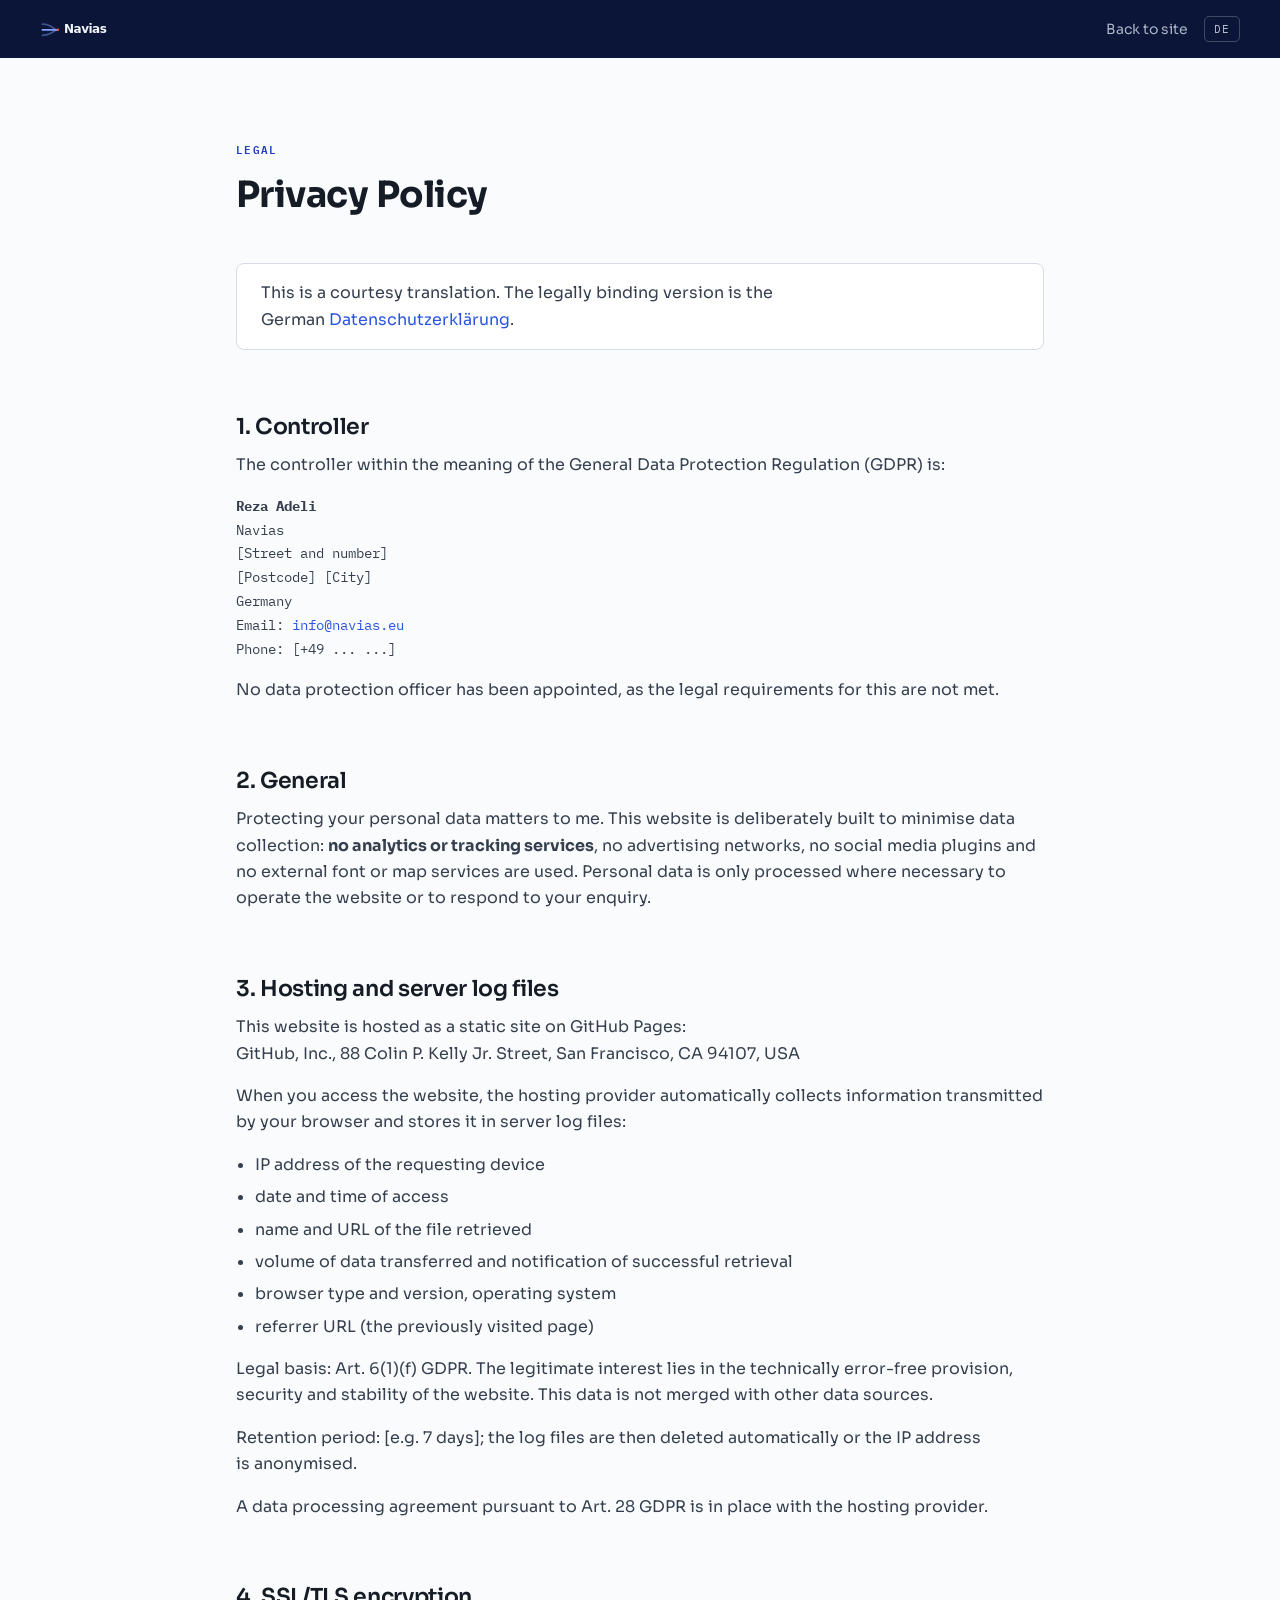
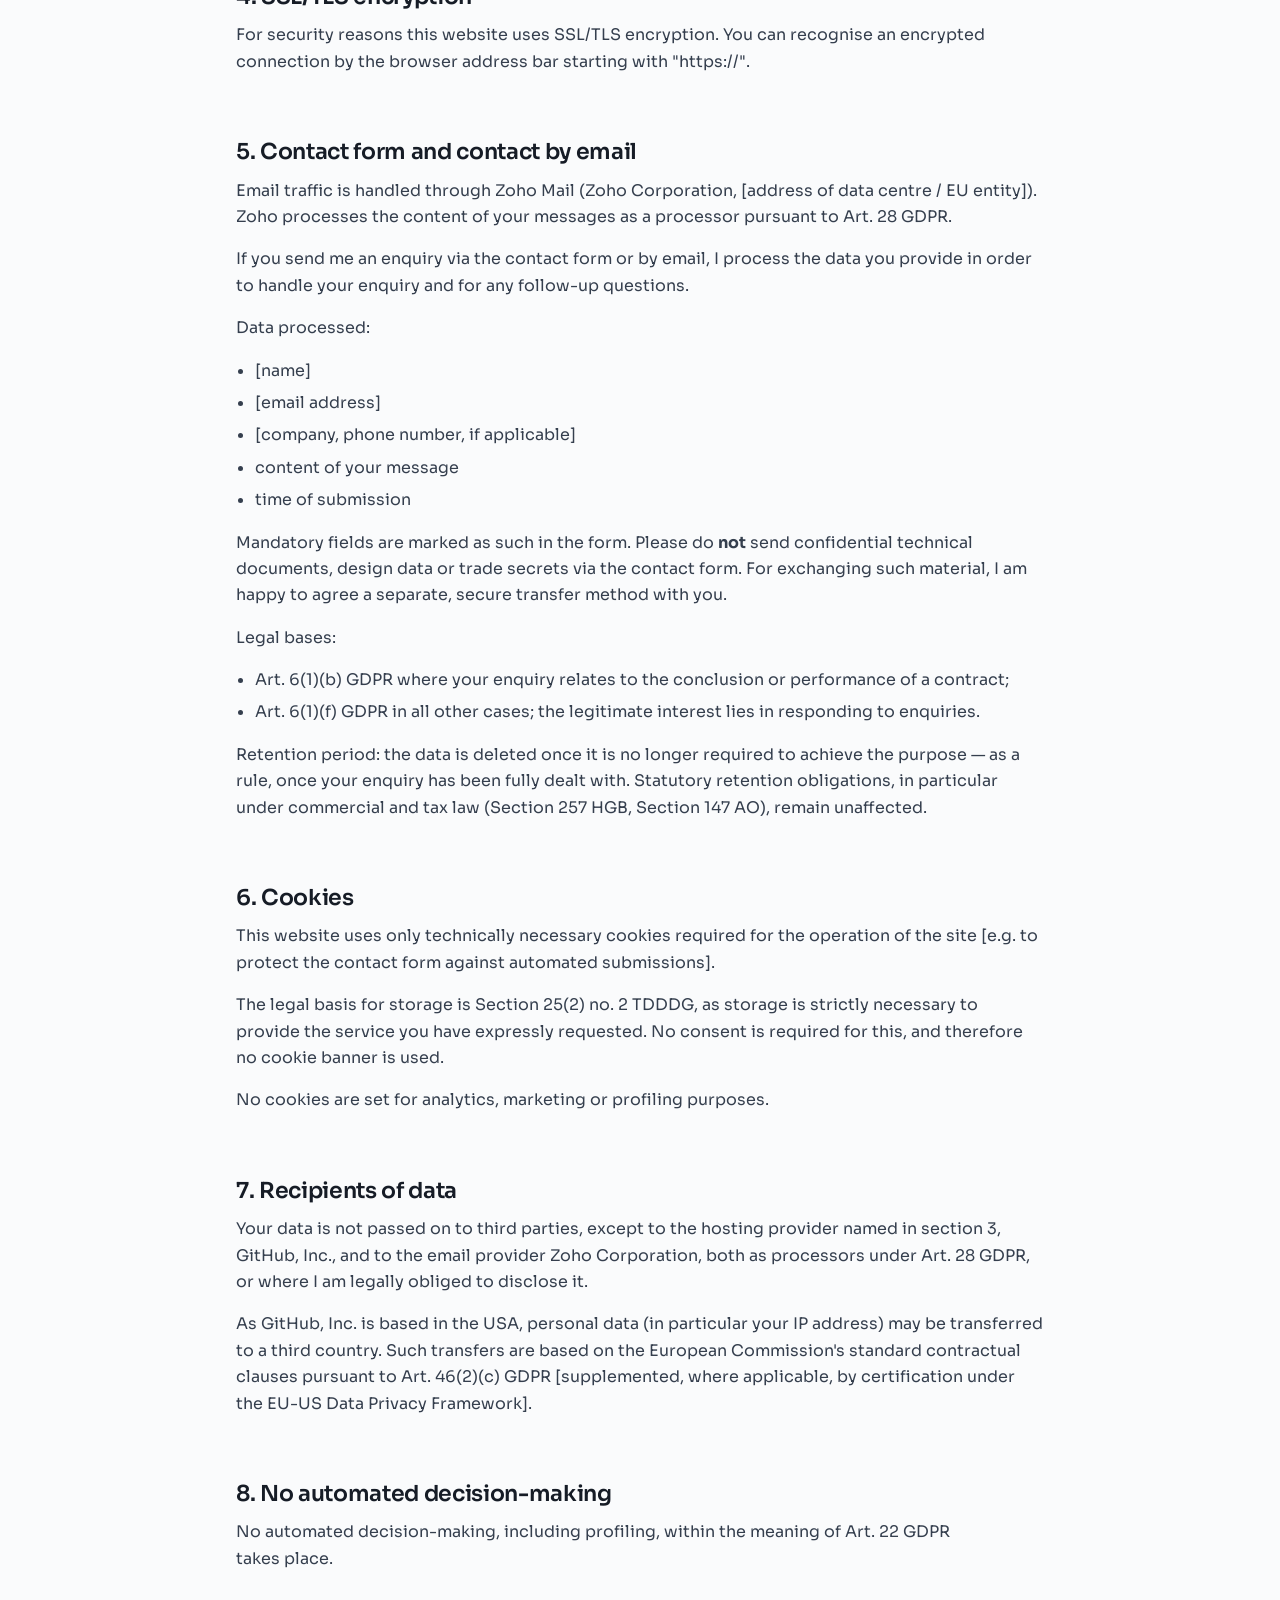
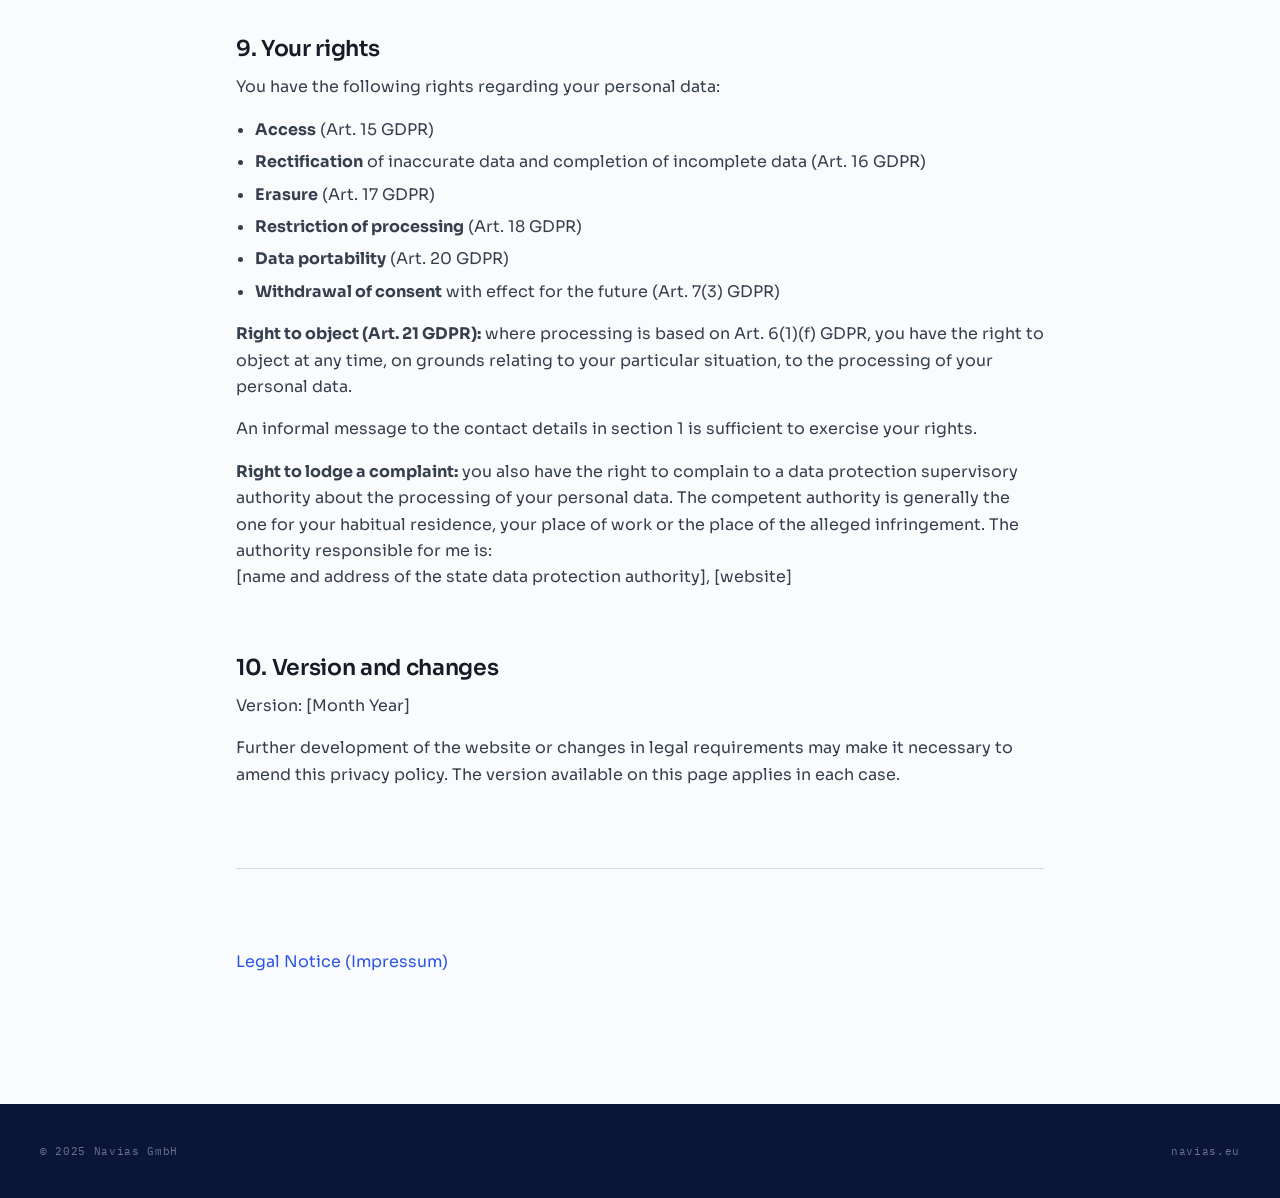
==== datenschutz.html @ ab614b0a "Latest verison, not stand alone" ====
<!doctype html>
<html lang="de">
<head>
<meta charset="utf-8">
<meta name="viewport" content="width=device-width, initial-scale=1">
<title>Datenschutzerklärung — Navias</title>
<link rel="stylesheet" href="styles.css">
<link rel="stylesheet" href="legal.css">
</head>
<body>
<header class="lg-head">
<a href="index.html"><img src="assets/navia-logo-ondark.svg" alt="Navias"></a>
<div class="lg-actions">
<a class="lg-back" href="index.html" data-back-de="Zurück zur Website" data-back-en="Back to site">Back to site</a>
<button class="lg-lang" id="langBtn" aria-label="Switch language">DE</button>
</div>
</header>
<main class="lg-wrap">
<div data-lang="de">
<span class="lg-eyebrow">Rechtliches</span>
<h1>Datenschutzerklärung</h1>
<h2>1. Verantwortlicher</h2>
<p>Verantwortlicher im Sinne der Datenschutz-Grundverordnung (DSGVO) ist:</p>
<p class="lg-addr"><strong>Reza Adeli</strong>
Navias
[Straße und Hausnummer]
[PLZ] [Ort]
Deutschland
E-Mail: <a href="mailto:info@navias.eu">info@navias.eu</a>
Telefon: [+49 ... ...]</p>
<p>Ein Datenschutzbeauftragter ist nicht bestellt, da die gesetzlichen Voraussetzungen hierfür nicht vorliegen.</p>
<h2>2. Allgemeines</h2>
<p>Der Schutz Ihrer personenbezogenen Daten ist mir wichtig. Diese Website ist bewusst datensparsam aufgebaut: Es werden <strong>keine Analyse- oder Tracking-Dienste</strong>, keine Werbenetzwerke, keine Social-Media-Plugins und keine externen Schriftarten- oder Karten-Dienste eingesetzt. Personenbezogene Daten werden nur verarbeitet, soweit dies für den Betrieb der Website oder für Ihre Kontaktaufnahme erforderlich ist.</p>
<h2>3. Hosting und Server-Logfiles</h2>
<p>Diese Website wird als statische Seite über GitHub Pages gehostet:<br>GitHub, Inc., 88 Colin P. Kelly Jr. Street, San Francisco, CA 94107, USA</p>
<p>Beim Aufruf der Website erhebt der Hosting-Anbieter automatisch Informationen, die Ihr Browser übermittelt, und speichert diese in sogenannten Server-Logfiles:</p>
<ul>
<li>IP-Adresse des anfragenden Endgeräts</li>
<li>Datum und Uhrzeit des Zugriffs</li>
<li>Name und URL der abgerufenen Datei</li>
<li>übertragene Datenmenge und Meldung über den Abruferfolg</li>
<li>Browsertyp und -version sowie Betriebssystem</li>
<li>Referrer-URL (die zuvor besuchte Seite)</li>
</ul>
<p>Rechtsgrundlage: Art. 6 Abs. 1 lit. f DSGVO. Das berechtigte Interesse liegt in der technisch fehlerfreien Bereitstellung, der Sicherheit und der Stabilität der Website. Eine Zusammenführung dieser Daten mit anderen Datenquellen findet nicht statt.</p>
<p>Speicherdauer: [z. B. 7 Tage]; danach werden die Logfiles automatisch gelöscht bzw. die IP-Adresse anonymisiert.</p>
<p>Mit dem Hosting-Anbieter besteht ein Vertrag über die Auftragsverarbeitung gemäß Art. 28 DSGVO.</p>
<h2>4. SSL-/TLS-Verschlüsselung</h2>
<p>Diese Website nutzt aus Sicherheitsgründen eine SSL-/TLS-Verschlüsselung. Eine verschlüsselte Verbindung erkennen Sie daran, dass die Adresszeile des Browsers mit „https://" beginnt.</p>
<h2>5. Kontaktformular und Kontaktaufnahme per E-Mail</h2>
<p>Der E-Mail-Verkehr wird über den Dienst Zoho Mail abgewickelt (Zoho Corporation, [Anschrift des Rechenzentrums / EU-Niederlassung]). Zoho verarbeitet die Inhalte Ihrer Nachrichten als Auftragsverarbeiter nach Art. 28 DSGVO.</p>
<p>Wenn Sie mir über das Kontaktformular oder per E-Mail Anfragen zukommen lassen, verarbeite ich die von Ihnen übermittelten Daten zur Bearbeitung Ihrer Anfrage sowie für den Fall von Anschlussfragen.</p>
<p>Verarbeitete Daten:</p>
<ul>
<li>[Name]</li>
<li>[E-Mail-Adresse]</li>
<li>[ggf. Unternehmen, Telefonnummer]</li>
<li>Inhalt Ihrer Nachricht</li>
<li>Zeitpunkt der Übermittlung</li>
</ul>
<p>Pflichtangaben sind im Formular als solche gekennzeichnet. Bitte übermitteln Sie über das Kontaktformular <strong>keine vertraulichen technischen Unterlagen, Konstruktionsdaten oder Geschäftsgeheimnisse</strong>. Für den Austausch solcher Unterlagen vereinbaren wir gerne einen gesonderten, gesicherten Übertragungsweg.</p>
<p>Rechtsgrundlagen:</p>
<ul>
<li>Art. 6 Abs. 1 lit. b DSGVO, sofern Ihre Anfrage auf den Abschluss oder die Durchführung eines Vertrages gerichtet ist;</li>
<li>Art. 6 Abs. 1 lit. f DSGVO in allen übrigen Fällen; das berechtigte Interesse liegt in der Beantwortung von Anfragen.</li>
</ul>
<p>Speicherdauer: Die Daten werden gelöscht, sobald sie für die Erreichung des Zweckes nicht mehr erforderlich sind — in der Regel nach abschließender Bearbeitung Ihrer Anfrage. Gesetzliche Aufbewahrungspflichten (insbesondere handels- und steuerrechtliche Fristen nach § 257 HGB und § 147 AO) bleiben unberührt.</p>
<h2>6. Cookies</h2>
<p>Diese Website verwendet ausschließlich technisch notwendige Cookies, die für den Betrieb der Seite erforderlich sind [z. B. zum Schutz des Kontaktformulars vor automatisierten Einsendungen].</p>
<p>Rechtsgrundlage für die Speicherung ist § 25 Abs. 2 Nr. 2 TDDDG, da die Speicherung für die Bereitstellung des von Ihnen ausdrücklich gewünschten Dienstes unbedingt erforderlich ist. Eine Einwilligung ist hierfür nicht erforderlich; ein Cookie-Banner wird daher nicht eingesetzt.</p>
<p>Es werden keine Cookies zu Analyse-, Marketing- oder Profilbildungszwecken gesetzt.</p>
<h2>7. Empfänger von Daten</h2>
<p>Eine Weitergabe Ihrer Daten an Dritte erfolgt nicht, außer an den unter Ziffer 3 genannten Hosting-Anbieter GitHub, Inc. sowie an den E-Mail-Anbieter Zoho Corporation im Rahmen der Auftragsverarbeitung nach Art. 28 DSGVO, oder soweit ich gesetzlich zur Weitergabe verpflichtet bin.</p>
<p>Da GitHub, Inc. seinen Sitz in den USA hat, kann es zu einer Übermittlung personenbezogener Daten (insbesondere der IP-Adresse) in ein Drittland kommen. Die Übermittlung erfolgt auf Grundlage der Standardvertragsklauseln der EU-Kommission gemäß Art. 46 Abs. 2 lit. c DSGVO [ggf. ergänzt um die Zertifizierung nach dem EU-US Data Privacy Framework].</p>
<h2>8. Keine automatisierte Entscheidungsfindung</h2>
<p>Eine automatisierte Entscheidungsfindung einschließlich Profiling im Sinne des Art. 22 DSGVO findet nicht statt.</p>
<h2>9. Ihre Rechte</h2>
<p>Sie haben mir gegenüber folgende Rechte hinsichtlich der Sie betreffenden personenbezogenen Daten:</p>
<ul>
<li><strong>Auskunft</strong> (Art. 15 DSGVO)</li>
<li><strong>Berichtigung</strong> unrichtiger oder Vervollständigung unvollständiger Daten (Art. 16 DSGVO)</li>
<li><strong>Löschung</strong> (Art. 17 DSGVO)</li>
<li><strong>Einschränkung der Verarbeitung</strong> (Art. 18 DSGVO)</li>
<li><strong>Datenübertragbarkeit</strong> (Art. 20 DSGVO)</li>
<li><strong>Widerruf einer erteilten Einwilligung</strong> mit Wirkung für die Zukunft (Art. 7 Abs. 3 DSGVO)</li>
</ul>
<p><strong>Widerspruchsrecht (Art. 21 DSGVO):</strong> Sofern die Verarbeitung auf Art. 6 Abs. 1 lit. f DSGVO gestützt wird, haben Sie das Recht, aus Gründen, die sich aus Ihrer besonderen Situation ergeben, jederzeit Widerspruch gegen die Verarbeitung einzulegen.</p>
<p>Zur Ausübung Ihrer Rechte genügt eine formlose Nachricht an die unter Ziffer 1 genannten Kontaktdaten.</p>
<p><strong>Beschwerderecht:</strong> Sie haben zudem das Recht, sich bei einer Datenschutz-Aufsichtsbehörde über die Verarbeitung Ihrer personenbezogenen Daten zu beschweren. Zuständig ist in der Regel die Aufsichtsbehörde Ihres üblichen Aufenthaltsortes, Ihres Arbeitsplatzes oder des Ortes des mutmaßlichen Verstoßes. Die für mich zuständige Behörde ist:<br>[Name und Anschrift der Landesdatenschutzbehörde des Bundeslandes], [Website]</p>
<h2>10. Stand und Änderungen</h2>
<p>Stand dieser Datenschutzerklärung: [Monat Jahr]</p>
<p>Durch die Weiterentwicklung der Website oder geänderte gesetzliche Vorgaben kann eine Anpassung dieser Datenschutzerklärung erforderlich werden. Es gilt jeweils die auf dieser Seite abrufbare Fassung.</p>
<hr class="lg-rule">
<p><a href="impressum.html">Impressum</a></p>
</div>
<div data-lang="en">
<span class="lg-eyebrow">Legal</span>
<h1>Privacy Policy</h1>
<div class="lg-note"><p>This is a courtesy translation. The legally binding version is the German <a href="datenschutz.html">Datenschutzerklärung</a>.</p></div>
<h2>1. Controller</h2>
<p>The controller within the meaning of the General Data Protection Regulation (GDPR) is:</p>
<p class="lg-addr"><strong>Reza Adeli</strong>
Navias
[Street and number]
[Postcode] [City]
Germany
Email: <a href="mailto:info@navias.eu">info@navias.eu</a>
Phone: [+49 ... ...]</p>
<p>No data protection officer has been appointed, as the legal requirements for this are not met.</p>
<h2>2. General</h2>
<p>Protecting your personal data matters to me. This website is deliberately built to minimise data collection: <strong>no analytics or tracking services</strong>, no advertising networks, no social media plugins and no external font or map services are used. Personal data is only processed where necessary to operate the website or to respond to your enquiry.</p>
<h2>3. Hosting and server log files</h2>
<p>This website is hosted as a static site on GitHub Pages:<br>GitHub, Inc., 88 Colin P. Kelly Jr. Street, San Francisco, CA 94107, USA</p>
<p>When you access the website, the hosting provider automatically collects information transmitted by your browser and stores it in server log files:</p>
<ul>
<li>IP address of the requesting device</li>
<li>date and time of access</li>
<li>name and URL of the file retrieved</li>
<li>volume of data transferred and notification of successful retrieval</li>
<li>browser type and version, operating system</li>
<li>referrer URL (the previously visited page)</li>
</ul>
<p>Legal basis: Art. 6(1)(f) GDPR. The legitimate interest lies in the technically error-free provision, security and stability of the website. This data is not merged with other data sources.</p>
<p>Retention period: [e.g. 7 days]; the log files are then deleted automatically or the IP address is anonymised.</p>
<p>A data processing agreement pursuant to Art. 28 GDPR is in place with the hosting provider.</p>
<h2>4. SSL/TLS encryption</h2>
<p>For security reasons this website uses SSL/TLS encryption. You can recognise an encrypted connection by the browser address bar starting with "https://".</p>
<h2>5. Contact form and contact by email</h2>
<p>Email traffic is handled through Zoho Mail (Zoho Corporation, [address of data centre / EU entity]). Zoho processes the content of your messages as a processor pursuant to Art. 28 GDPR.</p>
<p>If you send me an enquiry via the contact form or by email, I process the data you provide in order to handle your enquiry and for any follow-up questions.</p>
<p>Data processed:</p>
<ul>
<li>[name]</li>
<li>[email address]</li>
<li>[company, phone number, if applicable]</li>
<li>content of your message</li>
<li>time of submission</li>
</ul>
<p>Mandatory fields are marked as such in the form. Please do <strong>not</strong> send confidential technical documents, design data or trade secrets via the contact form. For exchanging such material, I am happy to agree a separate, secure transfer method with you.</p>
<p>Legal bases:</p>
<ul>
<li>Art. 6(1)(b) GDPR where your enquiry relates to the conclusion or performance of a contract;</li>
<li>Art. 6(1)(f) GDPR in all other cases; the legitimate interest lies in responding to enquiries.</li>
</ul>
<p>Retention period: the data is deleted once it is no longer required to achieve the purpose — as a rule, once your enquiry has been fully dealt with. Statutory retention obligations, in particular under commercial and tax law (Section 257 HGB, Section 147 AO), remain unaffected.</p>
<h2>6. Cookies</h2>
<p>This website uses only technically necessary cookies required for the operation of the site [e.g. to protect the contact form against automated submissions].</p>
<p>The legal basis for storage is Section 25(2) no. 2 TDDDG, as storage is strictly necessary to provide the service you have expressly requested. No consent is required for this, and therefore no cookie banner is used.</p>
<p>No cookies are set for analytics, marketing or profiling purposes.</p>
<h2>7. Recipients of data</h2>
<p>Your data is not passed on to third parties, except to the hosting provider named in section 3, GitHub, Inc., and to the email provider Zoho Corporation, both as processors under Art. 28 GDPR, or where I am legally obliged to disclose it.</p>
<p>As GitHub, Inc. is based in the USA, personal data (in particular your IP address) may be transferred to a third country. Such transfers are based on the European Commission's standard contractual clauses pursuant to Art. 46(2)(c) GDPR [supplemented, where applicable, by certification under the EU-US Data Privacy Framework].</p>
<h2>8. No automated decision-making</h2>
<p>No automated decision-making, including profiling, within the meaning of Art. 22 GDPR takes place.</p>
<h2>9. Your rights</h2>
<p>You have the following rights regarding your personal data:</p>
<ul>
<li><strong>Access</strong> (Art. 15 GDPR)</li>
<li><strong>Rectification</strong> of inaccurate data and completion of incomplete data (Art. 16 GDPR)</li>
<li><strong>Erasure</strong> (Art. 17 GDPR)</li>
<li><strong>Restriction of processing</strong> (Art. 18 GDPR)</li>
<li><strong>Data portability</strong> (Art. 20 GDPR)</li>
<li><strong>Withdrawal of consent</strong> with effect for the future (Art. 7(3) GDPR)</li>
</ul>
<p><strong>Right to object (Art. 21 GDPR):</strong> where processing is based on Art. 6(1)(f) GDPR, you have the right to object at any time, on grounds relating to your particular situation, to the processing of your personal data.</p>
<p>An informal message to the contact details in section 1 is sufficient to exercise your rights.</p>
<p><strong>Right to lodge a complaint:</strong> you also have the right to complain to a data protection supervisory authority about the processing of your personal data. The competent authority is generally the one for your habitual residence, your place of work or the place of the alleged infringement. The authority responsible for me is:<br>[name and address of the state data protection authority], [website]</p>
<h2>10. Version and changes</h2>
<p>Version: [Month Year]</p>
<p>Further development of the website or changes in legal requirements may make it necessary to amend this privacy policy. The version available on this page applies in each case.</p>
<hr class="lg-rule">
<p><a href="impressum.html">Legal Notice (Impressum)</a></p>
</div>
</main>
<footer class="lg-foot">
<span>© 2025 Navias GmbH</span>
<a href="index.html">navias.eu</a>
</footer>
<script src="legal.js"></script>
</body>
</html>
---- styles.css ----
/* Navias Design System — flattened tokens (self-contained) */

/* ===== tokens/fonts.css ===== */
/* ============================================================
   Navia — Webfonts
   Geometric sans (Sora) + engineering mono (IBM Plex Mono).
   NOTE: Loaded from Google Fonts CDN. For production, self-host
   the .woff2 binaries and replace the @import below with local
   @font-face rules. Flagged to the team.
   ============================================================ */

@import url('https://fonts.googleapis.com/css2?family=Sora:wght@300;400;500;600;700;800&family=IBM+Plex+Mono:wght@400;500;600&display=swap');


/* ===== tokens/colors.css ===== */
/* ============================================================
   Navia — Color tokens
   Direction: deep aerospace blue, cool titanium neutrals, and a
   restrained thermal signal (heatmap) for simulation data.
   Base scales first, then semantic aliases. Light-first with a
   [data-theme="dark"] scope.
   ============================================================ */

:root {
  /* ---- Brand: Aerospace blue ---------------------------------- */
  --blue-50:  #eef3ff;
  --blue-100: #d9e4ff;
  --blue-200: #b3c8ff;
  --blue-300: #84a4ff;
  --blue-400: #4f78f5;
  --blue-500: #2a55e0;   /* primary */
  --blue-600: #1c3fc4;   /* primary pressed */
  --blue-700: #18329b;
  --blue-800: #142878;
  --blue-900: #0f1f5c;
  --blue-950: #0a1538;   /* deep navy ground */

  /* ---- Neutrals: cool titanium/steel -------------------------- */
  --steel-0:   #ffffff;
  --steel-25:  #fafbfc;
  --steel-50:  #f4f6f9;
  --steel-100: #e9edf3;
  --steel-200: #d6dde7;
  --steel-300: #b9c3d2;
  --steel-400: #8c98ab;
  --steel-500: #647186;
  --steel-600: #495567;
  --steel-700: #353f4e;
  --steel-800: #232b37;
  --steel-900: #161c26;
  --steel-950: #0d121a;

  /* ---- Thermal signal (heatmap / simulation data) ------------- */
  --thermal-cool:  #1fb6c9;   /* cyan / low temp */
  --thermal-mid:   #f2b441;   /* amber / mid */
  --thermal-hot:   #ef5a3c;   /* orange-red / high */
  --thermal-peak:  #c4233c;   /* crimson / peak */

  /* ---- Functional semantics ----------------------------------- */
  --green-500:  #1f9d6b;   /* nominal / pass */
  --green-50:   #e6f5ee;
  --amber-500:  #d98a17;   /* caution */
  --amber-50:   #fbf1df;
  --red-500:    #d83b3b;   /* fault / fail */
  --red-50:     #fbe9e9;

  /* ---- Signature gradients ------------------------------------ */
  --grad-thermal: linear-gradient(90deg, var(--thermal-cool) 0%, var(--thermal-mid) 48%, var(--thermal-hot) 78%, var(--thermal-peak) 100%);
  --grad-deep:    linear-gradient(160deg, var(--blue-900) 0%, var(--blue-950) 60%, var(--steel-950) 100%);
  --grad-mesh:    radial-gradient(120% 120% at 100% 0%, rgba(42,85,224,0.16) 0%, rgba(42,85,224,0) 55%); /* @kind color */

  /* ============================================================
     SEMANTIC ALIASES — light mode (default)
     ============================================================ */

  /* Surfaces */
  --surface-page:    var(--steel-25);
  --surface-card:    var(--steel-0);
  --surface-sunken:  var(--steel-50);
  --surface-raised:  var(--steel-0);
  --surface-inverse: var(--blue-950);
  --surface-hover:   var(--steel-50);
  --surface-active:  var(--steel-100);

  /* Text */
  --text-strong:   var(--steel-900);
  --text-body:     var(--steel-700);
  --text-muted:    var(--steel-500);
  --text-subtle:   var(--steel-400);
  --text-inverse:  var(--steel-0);
  --text-link:     var(--blue-500);
  --text-brand:    var(--blue-600);

  /* Borders / lines */
  --border-subtle: var(--steel-100);
  --border-default:var(--steel-200);
  --border-strong: var(--steel-300);
  --border-focus:  var(--blue-400);
  --hairline:      rgba(13,18,26,0.08);

  /* Brand / interactive */
  --brand:           var(--blue-500);
  --brand-hover:     var(--blue-600);
  --brand-pressed:   var(--blue-700);
  --brand-subtle-bg: var(--blue-50);
  --brand-ring:      rgba(42,85,224,0.32);

  /* Accent (used sparingly) */
  --accent:          var(--thermal-hot);
  --accent-subtle-bg:#fdeee9;

  /* Status */
  --status-ok:     var(--green-500);
  --status-ok-bg:  var(--green-50);
  --status-warn:   var(--amber-500);
  --status-warn-bg:var(--amber-50);
  --status-fault:  var(--red-500);
  --status-fault-bg:var(--red-50);

  /* Data viz ramp (discrete) */
  --viz-1: var(--blue-500);
  --viz-2: var(--thermal-cool);
  --viz-3: var(--thermal-mid);
  --viz-4: var(--thermal-hot);
  --viz-5: var(--steel-500);
}

/* ============================================================
   SEMANTIC ALIASES — dark mode
   ============================================================ */
[data-theme="dark"] {
  --surface-page:    var(--steel-950);
  --surface-card:    #131a24;
  --surface-sunken:  #0d1018;
  --surface-raised:  #1a2230;
  --surface-inverse: var(--steel-0);
  --surface-hover:   #1a222e;
  --surface-active:  #212b39;

  --text-strong:   #f2f5fa;
  --text-body:     #c2ccdb;
  --text-muted:    #8593a8;
  --text-subtle:   #5e6c80;
  --text-inverse:  var(--steel-900);
  --text-link:     var(--blue-300);
  --text-brand:    var(--blue-300);

  --border-subtle: rgba(255,255,255,0.06);
  --border-default:rgba(255,255,255,0.10);
  --border-strong: rgba(255,255,255,0.18);
  --border-focus:  var(--blue-400);
  --hairline:      rgba(255,255,255,0.08);

  --brand:           var(--blue-400);
  --brand-hover:     var(--blue-300);
  --brand-pressed:   var(--blue-200);
  --brand-subtle-bg: rgba(42,85,224,0.16);
  --brand-ring:      rgba(79,120,245,0.40);

  --accent:          var(--thermal-hot);
  --accent-subtle-bg:rgba(239,90,60,0.16);

  --status-ok-bg:  rgba(31,157,107,0.16);
  --status-warn-bg:rgba(217,138,23,0.16);
  --status-fault-bg:rgba(216,59,59,0.16);
}


/* ===== tokens/typography.css ===== */
/* ============================================================
   Navia — Typography tokens
   Geometric sans (Sora) for UI + display; mono (IBM Plex Mono)
   for data, labels, specs, and code. Tight, technical rhythm.
   ============================================================ */

:root {
  /* ---- Families --------------------------------------------- */
  --font-sans: 'Sora', system-ui, -apple-system, 'Segoe UI', sans-serif;
  --font-display: 'Sora', system-ui, sans-serif;
  --font-mono: 'IBM Plex Mono', ui-monospace, 'SF Mono', Menlo, monospace;

  /* ---- Weights ---------------------------------------------- */
  --fw-light: 300;      /* @kind font */
  --fw-regular: 400;    /* @kind font */
  --fw-medium: 500;     /* @kind font */
  --fw-semibold: 600;   /* @kind font */
  --fw-bold: 700;       /* @kind font */
  --fw-extrabold: 800;  /* @kind font */

  /* ---- Type scale (1.250 major-third-ish, tuned) ------------ */
  --text-2xs: 0.6875rem;  /* 11px — mono micro labels */
  --text-xs:  0.75rem;    /* 12px */
  --text-sm:  0.875rem;   /* 14px */
  --text-base:1rem;       /* 16px */
  --text-md:  1.125rem;   /* 18px */
  --text-lg:  1.375rem;   /* 22px */
  --text-xl:  1.75rem;    /* 28px */
  --text-2xl: 2.25rem;    /* 36px */
  --text-3xl: 3rem;       /* 48px */
  --text-4xl: 3.75rem;    /* 60px */
  --text-5xl: 4.75rem;    /* 76px */

  /* ---- Line heights ----------------------------------------- */
  --leading-none: 1;
  --leading-tight: 1.12;
  --leading-snug: 1.28;
  --leading-normal: 1.5;
  --leading-relaxed: 1.65;

  /* ---- Letter spacing --------------------------------------- */
  --tracking-tighter: -0.03em;
  --tracking-tight: -0.015em;
  --tracking-normal: 0;
  --tracking-wide: 0.04em;
  --tracking-wider: 0.08em;
  --tracking-mono-label: 0.12em;  /* uppercase mono eyebrows */

  /* ---- Semantic roles --------------------------------------- */
  --display-font: var(--font-display);
  --display-weight: var(--fw-bold);
  --display-tracking: var(--tracking-tighter);
  --display-leading: var(--leading-tight);

  --heading-font: var(--font-sans);
  --heading-weight: var(--fw-semibold);
  --heading-tracking: var(--tracking-tight);

  --body-font: var(--font-sans);
  --body-weight: var(--fw-regular);
  --body-leading: var(--leading-relaxed);

  --label-font: var(--font-mono);
  --label-weight: var(--fw-medium);
  --label-tracking: var(--tracking-mono-label);
}


/* ===== tokens/spacing.css ===== */
/* ============================================================
   Navia — Spacing, radius, shadow, motion, layout
   8px base grid with a few sub-steps. Cool, low-diffusion
   shadows (engineered, not soft/blobby). Crisp radii.
   ============================================================ */

:root {
  /* ---- Spacing (8px grid) ----------------------------------- */
  --space-0: 0;
  --space-1: 0.25rem;   /* 4 */
  --space-2: 0.5rem;    /* 8 */
  --space-3: 0.75rem;   /* 12 */
  --space-4: 1rem;      /* 16 */
  --space-5: 1.5rem;    /* 24 */
  --space-6: 2rem;      /* 32 */
  --space-7: 2.5rem;    /* 40 */
  --space-8: 3rem;      /* 48 */
  --space-9: 4rem;      /* 64 */
  --space-10: 5rem;     /* 80 */
  --space-12: 7rem;     /* 112 */
  --space-16: 9.5rem;   /* 152 */

  /* ---- Radius (crisp, mechanical) --------------------------- */
  --radius-xs: 3px;
  --radius-sm: 5px;
  --radius-md: 8px;
  --radius-lg: 12px;
  --radius-xl: 18px;
  --radius-2xl: 26px;
  --radius-pill: 999px;

  /* ---- Borders ---------------------------------------------- */
  --border-width: 1px;          /* @kind other */
  --border-width-strong: 1.5px; /* @kind other */

  /* ---- Shadows (cool, tight, low-spread) -------------------- */
  --shadow-xs: 0 1px 2px rgba(13,18,26,0.06);
  --shadow-sm: 0 1px 3px rgba(13,18,26,0.08), 0 1px 2px rgba(13,18,26,0.04);
  --shadow-md: 0 4px 12px rgba(13,18,26,0.08), 0 2px 4px rgba(13,18,26,0.04);
  --shadow-lg: 0 12px 28px rgba(13,18,26,0.12), 0 4px 8px rgba(13,18,26,0.05);
  --shadow-xl: 0 24px 56px rgba(13,18,26,0.16), 0 8px 16px rgba(13,18,26,0.06);
  --shadow-brand: 0 6px 20px rgba(42,85,224,0.28);
  --ring-focus: 0 0 0 3px var(--brand-ring);
  --inset-line: inset 0 0 0 1px var(--hairline);

  /* ---- Motion ----------------------------------------------- */
  --ease-out: cubic-bezier(0.22, 1, 0.36, 1);      /* @kind other */
  --ease-in-out: cubic-bezier(0.65, 0, 0.35, 1);   /* @kind other */
  --ease-standard: cubic-bezier(0.4, 0, 0.2, 1);   /* @kind other */
  --dur-fast: 120ms;    /* @kind other */
  --dur-base: 200ms;    /* @kind other */
  --dur-slow: 360ms;    /* @kind other */
  --dur-slower: 600ms;  /* @kind other */

  /* ---- Layout ----------------------------------------------- */
  --container-sm: 640px;   /* @kind spacing */
  --container-md: 880px;   /* @kind spacing */
  --container-lg: 1120px;  /* @kind spacing */
  --container-xl: 1320px;  /* @kind spacing */
  --gutter: var(--space-5);
  --header-h: 68px;        /* @kind spacing */

  /* ---- Z-index ---------------------------------------------- */
  --z-base: 0;        /* @kind other */
  --z-raised: 10;     /* @kind other */
  --z-sticky: 100;    /* @kind other */
  --z-overlay: 1000;  /* @kind other */
  --z-modal: 1100;    /* @kind other */
  --z-toast: 1200;    /* @kind other */
}
---- legal.css ----
html,body{margin:0;padding:0}*,*::before,*::after{box-sizing:border-box}
body{font-family:var(--font-sans);color:var(--text-body);background:var(--surface-page)}
a{color:var(--text-link);text-decoration:none}a:hover{text-decoration:underline}
.lg-head{position:sticky;top:0;z-index:10;background:var(--blue-950);padding:var(--space-4) var(--space-7);display:flex;align-items:center;justify-content:space-between;gap:var(--space-5)}
.lg-head img{height:24px;display:block}
.lg-actions{display:flex;align-items:center;gap:var(--space-4)}
.lg-back{font-family:var(--font-sans);font-size:var(--text-sm);color:rgba(226,232,245,.75)}
.lg-back:hover{color:#fff;text-decoration:none}
.lg-lang{appearance:none;border:1px solid rgba(255,255,255,.22);background:transparent;cursor:pointer;padding:5px 9px;border-radius:var(--radius-sm);font-family:var(--font-mono);font-size:var(--text-2xs);letter-spacing:.08em;color:rgba(226,232,245,.8)}
.lg-lang:hover{border-color:rgba(255,255,255,.45);color:#fff}
.lg-wrap{max-width:74ch;margin:0 auto;padding:var(--space-10) var(--space-7) var(--space-12)}
.lg-eyebrow{font-family:var(--font-mono);font-size:var(--text-2xs);letter-spacing:.12em;text-transform:uppercase;color:var(--text-brand);font-weight:600}
h1{margin:var(--space-4) 0 var(--space-8);font-family:var(--font-display);font-size:var(--text-2xl);font-weight:var(--fw-bold);letter-spacing:var(--tracking-tight);color:var(--text-strong);line-height:1.12}
h2{margin:var(--space-9) 0 var(--space-3);font-family:var(--font-display);font-size:var(--text-lg);font-weight:var(--fw-semibold);letter-spacing:var(--tracking-tight);color:var(--text-strong);line-height:1.2}
h3{margin:var(--space-6) 0 var(--space-2);font-family:var(--font-sans);font-size:var(--text-base);font-weight:600;color:var(--text-strong)}
p,li{font-family:var(--font-sans);font-size:var(--text-base);line-height:var(--leading-relaxed);color:var(--text-body);text-wrap:pretty}
p{margin:0 0 var(--space-4)}
ul{margin:0 0 var(--space-4);padding-left:1.2em;display:flex;flex-direction:column;gap:6px}
.lg-addr{font-family:var(--font-mono);font-size:var(--text-sm);line-height:1.7;color:var(--text-body);margin:0 0 var(--space-4);white-space:pre-line}
.lg-note{margin:0 0 var(--space-4);padding:var(--space-4) var(--space-5);background:var(--surface-card);border:1px solid var(--border-default);border-radius:var(--radius-md);font-size:var(--text-sm);color:var(--text-body)}
.lg-note p:last-child{margin:0}
.lg-rule{height:1px;background:var(--border-default);border:0;margin:var(--space-10) 0}
.lg-foot{background:var(--blue-950);padding:var(--space-7);display:flex;justify-content:space-between;gap:var(--space-4);flex-wrap:wrap}
.lg-foot span,.lg-foot a{font-family:var(--font-mono);font-size:var(--text-2xs);letter-spacing:.06em;color:rgba(226,232,245,.45)}
.lg-foot a:hover{color:rgba(226,232,245,.8);text-decoration:none}
[data-lang]{display:none}[data-lang].on{display:block}
@media (max-width:640px){.lg-wrap{padding:var(--space-8) var(--space-5) var(--space-10)}}
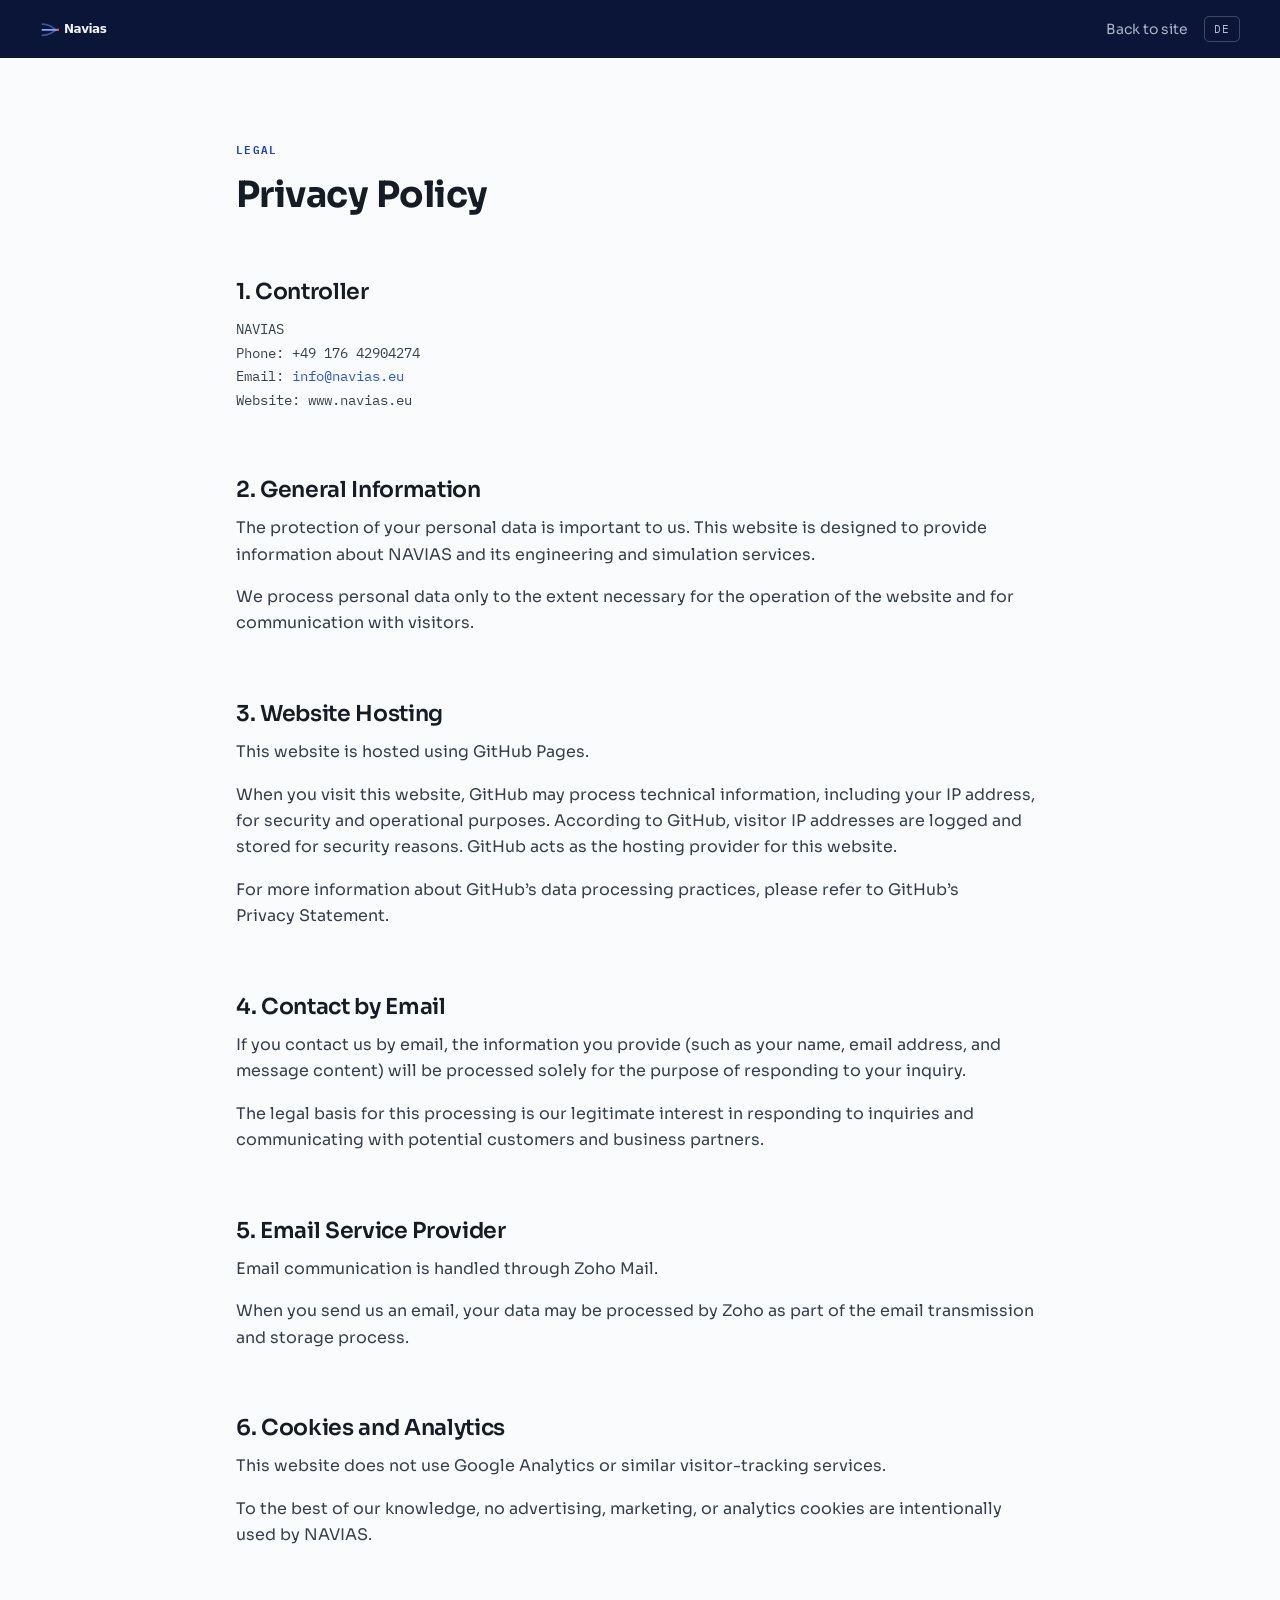
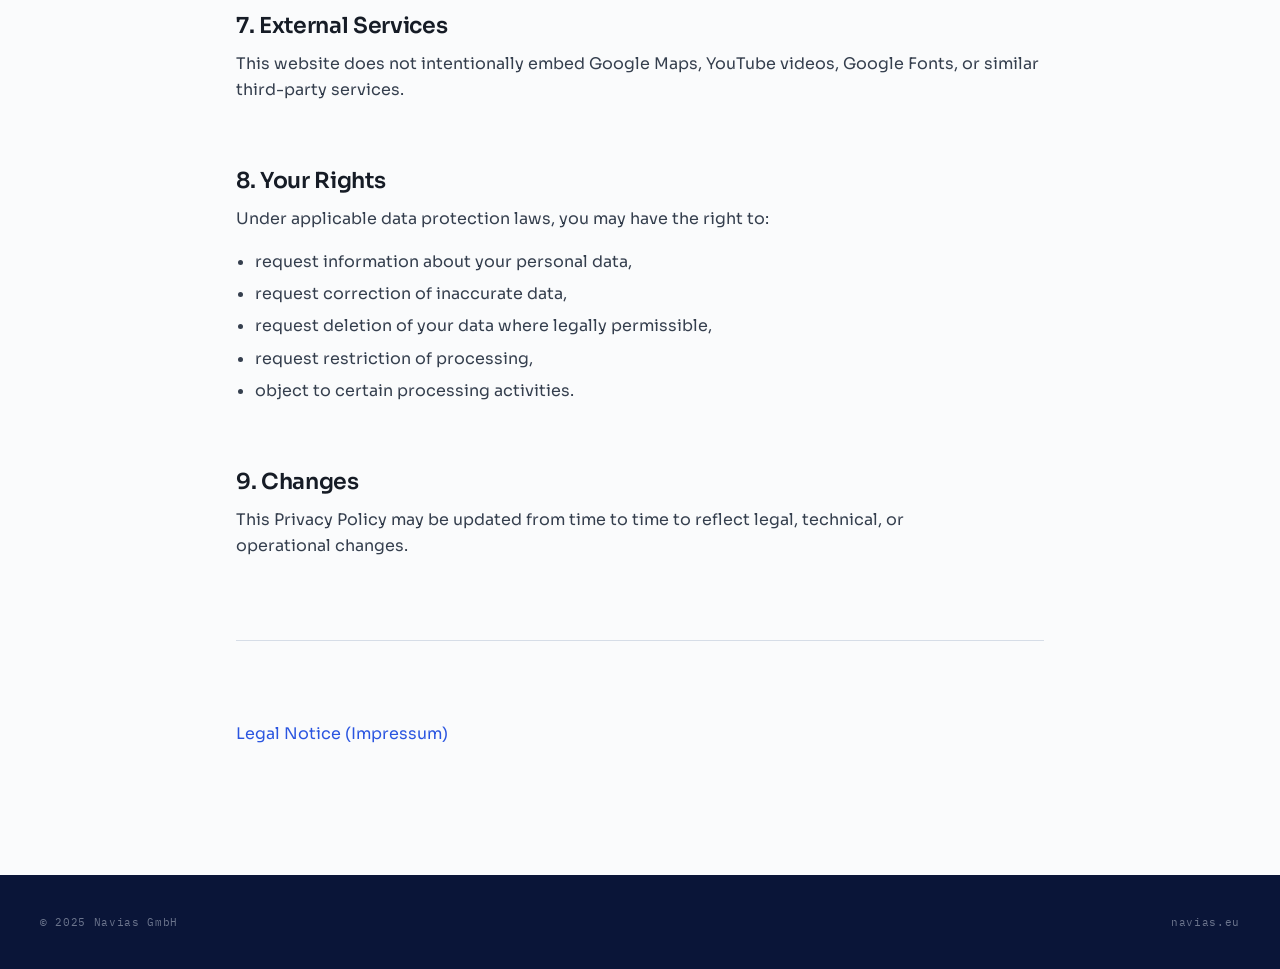
==== commit 7de8fc67: "updated privacy policy" ====
--- a/datenschutz.html
+++ b/datenschutz.html
@@ -20,154 +20,78 @@
 <span class="lg-eyebrow">Rechtliches</span>
 <h1>Datenschutzerklärung</h1>
 <h2>1. Verantwortlicher</h2>
-<p>Verantwortlicher im Sinne der Datenschutz-Grundverordnung (DSGVO) ist:</p>
-<p class="lg-addr"><strong>Reza Adeli</strong>
-Navias
-[Straße und Hausnummer]
-[PLZ] [Ort]
-Deutschland
+<p class="lg-addr">NAVIAS
+Telefon: +49 176 42904274
 E-Mail: <a href="mailto:info@navias.eu">info@navias.eu</a>
-Telefon: [+49 ... ...]</p>
-<p>Ein Datenschutzbeauftragter ist nicht bestellt, da die gesetzlichen Voraussetzungen hierfür nicht vorliegen.</p>
-<h2>2. Allgemeines</h2>
-<p>Der Schutz Ihrer personenbezogenen Daten ist mir wichtig. Diese Website ist bewusst datensparsam aufgebaut: Es werden <strong>keine Analyse- oder Tracking-Dienste</strong>, keine Werbenetzwerke, keine Social-Media-Plugins und keine externen Schriftarten- oder Karten-Dienste eingesetzt. Personenbezogene Daten werden nur verarbeitet, soweit dies für den Betrieb der Website oder für Ihre Kontaktaufnahme erforderlich ist.</p>
-<h2>3. Hosting und Server-Logfiles</h2>
-<p>Diese Website wird als statische Seite über GitHub Pages gehostet:<br>GitHub, Inc., 88 Colin P. Kelly Jr. Street, San Francisco, CA 94107, USA</p>
-<p>Beim Aufruf der Website erhebt der Hosting-Anbieter automatisch Informationen, die Ihr Browser übermittelt, und speichert diese in sogenannten Server-Logfiles:</p>
+Website: www.navias.eu</p>
+<h2>2. Allgemeine Hinweise</h2>
+<p>Der Schutz Ihrer personenbezogenen Daten ist uns wichtig. Diese Website dient der Information über NAVIAS und die angebotenen Ingenieur- und Simulationsdienstleistungen.</p>
+<p>Personenbezogene Daten werden nur insoweit verarbeitet, wie dies für den Betrieb der Website und die Kommunikation mit Besuchern erforderlich ist.</p>
+<h2>3. Hosting der Website</h2>
+<p>Diese Website wird über GitHub Pages gehostet.</p>
+<p>Beim Besuch dieser Website kann GitHub technische Informationen, einschließlich der IP-Adresse der Besucher, zu Sicherheits- und Betriebszwecken verarbeiten. GitHub weist darauf hin, dass IP-Adressen von Besuchern zu Sicherheitszwecken protokolliert und gespeichert werden. GitHub fungiert als Hosting-Anbieter dieser Website.</p>
+<p>Weitere Informationen enthält die Datenschutzerklärung von GitHub.</p>
+<h2>4. Kontaktaufnahme per E-Mail</h2>
+<p>Wenn Sie uns per E-Mail kontaktieren, werden die von Ihnen übermittelten Daten (z. B. Name, E-Mail-Adresse und Inhalt der Nachricht) ausschließlich zur Bearbeitung Ihrer Anfrage verwendet.</p>
+<h2>5. E-Mail-Dienstleister</h2>
+<p>Für die E-Mail-Kommunikation wird Zoho Mail verwendet.</p>
+<p>Im Rahmen der E-Mail-Übertragung und Speicherung können personenbezogene Daten durch Zoho verarbeitet werden.</p>
+<h2>6. Cookies und Analyse-Tools</h2>
+<p>Diese Website verwendet kein Google Analytics oder vergleichbare Analyse- oder Tracking-Dienste.</p>
+<p>Nach aktuellem Kenntnisstand werden von NAVIAS keine Werbe-, Marketing- oder Analyse-Cookies eingesetzt.</p>
+<h2>7. Externe Inhalte und Dienste</h2>
+<p>Diese Website bindet nach aktuellem Stand keine Google Maps, YouTube-Videos, Google Fonts oder vergleichbare externe Dienste ein.</p>
+<h2>8. Ihre Rechte</h2>
+<p>Sie haben nach den geltenden Datenschutzvorschriften insbesondere das Recht auf:</p>
 <ul>
-<li>IP-Adresse des anfragenden Endgeräts</li>
-<li>Datum und Uhrzeit des Zugriffs</li>
-<li>Name und URL der abgerufenen Datei</li>
-<li>übertragene Datenmenge und Meldung über den Abruferfolg</li>
-<li>Browsertyp und -version sowie Betriebssystem</li>
-<li>Referrer-URL (die zuvor besuchte Seite)</li>
+<li>Auskunft,</li>
+<li>Berichtigung,</li>
+<li>Löschung,</li>
+<li>Einschränkung der Verarbeitung,</li>
+<li>Widerspruch gegen bestimmte Verarbeitungen.</li>
 </ul>
-<p>Rechtsgrundlage: Art. 6 Abs. 1 lit. f DSGVO. Das berechtigte Interesse liegt in der technisch fehlerfreien Bereitstellung, der Sicherheit und der Stabilität der Website. Eine Zusammenführung dieser Daten mit anderen Datenquellen findet nicht statt.</p>
-<p>Speicherdauer: [z. B. 7 Tage]; danach werden die Logfiles automatisch gelöscht bzw. die IP-Adresse anonymisiert.</p>
-<p>Mit dem Hosting-Anbieter besteht ein Vertrag über die Auftragsverarbeitung gemäß Art. 28 DSGVO.</p>
-<h2>4. SSL-/TLS-Verschlüsselung</h2>
-<p>Diese Website nutzt aus Sicherheitsgründen eine SSL-/TLS-Verschlüsselung. Eine verschlüsselte Verbindung erkennen Sie daran, dass die Adresszeile des Browsers mit „https://" beginnt.</p>
-<h2>5. Kontaktformular und Kontaktaufnahme per E-Mail</h2>
-<p>Der E-Mail-Verkehr wird über den Dienst Zoho Mail abgewickelt (Zoho Corporation, [Anschrift des Rechenzentrums / EU-Niederlassung]). Zoho verarbeitet die Inhalte Ihrer Nachrichten als Auftragsverarbeiter nach Art. 28 DSGVO.</p>
-<p>Wenn Sie mir über das Kontaktformular oder per E-Mail Anfragen zukommen lassen, verarbeite ich die von Ihnen übermittelten Daten zur Bearbeitung Ihrer Anfrage sowie für den Fall von Anschlussfragen.</p>
-<p>Verarbeitete Daten:</p>
-<ul>
-<li>[Name]</li>
-<li>[E-Mail-Adresse]</li>
-<li>[ggf. Unternehmen, Telefonnummer]</li>
-<li>Inhalt Ihrer Nachricht</li>
-<li>Zeitpunkt der Übermittlung</li>
-</ul>
-<p>Pflichtangaben sind im Formular als solche gekennzeichnet. Bitte übermitteln Sie über das Kontaktformular <strong>keine vertraulichen technischen Unterlagen, Konstruktionsdaten oder Geschäftsgeheimnisse</strong>. Für den Austausch solcher Unterlagen vereinbaren wir gerne einen gesonderten, gesicherten Übertragungsweg.</p>
-<p>Rechtsgrundlagen:</p>
-<ul>
-<li>Art. 6 Abs. 1 lit. b DSGVO, sofern Ihre Anfrage auf den Abschluss oder die Durchführung eines Vertrages gerichtet ist;</li>
-<li>Art. 6 Abs. 1 lit. f DSGVO in allen übrigen Fällen; das berechtigte Interesse liegt in der Beantwortung von Anfragen.</li>
-</ul>
-<p>Speicherdauer: Die Daten werden gelöscht, sobald sie für die Erreichung des Zweckes nicht mehr erforderlich sind — in der Regel nach abschließender Bearbeitung Ihrer Anfrage. Gesetzliche Aufbewahrungspflichten (insbesondere handels- und steuerrechtliche Fristen nach § 257 HGB und § 147 AO) bleiben unberührt.</p>
-<h2>6. Cookies</h2>
-<p>Diese Website verwendet ausschließlich technisch notwendige Cookies, die für den Betrieb der Seite erforderlich sind [z. B. zum Schutz des Kontaktformulars vor automatisierten Einsendungen].</p>
-<p>Rechtsgrundlage für die Speicherung ist § 25 Abs. 2 Nr. 2 TDDDG, da die Speicherung für die Bereitstellung des von Ihnen ausdrücklich gewünschten Dienstes unbedingt erforderlich ist. Eine Einwilligung ist hierfür nicht erforderlich; ein Cookie-Banner wird daher nicht eingesetzt.</p>
-<p>Es werden keine Cookies zu Analyse-, Marketing- oder Profilbildungszwecken gesetzt.</p>
-<h2>7. Empfänger von Daten</h2>
-<p>Eine Weitergabe Ihrer Daten an Dritte erfolgt nicht, außer an den unter Ziffer 3 genannten Hosting-Anbieter GitHub, Inc. sowie an den E-Mail-Anbieter Zoho Corporation im Rahmen der Auftragsverarbeitung nach Art. 28 DSGVO, oder soweit ich gesetzlich zur Weitergabe verpflichtet bin.</p>
-<p>Da GitHub, Inc. seinen Sitz in den USA hat, kann es zu einer Übermittlung personenbezogener Daten (insbesondere der IP-Adresse) in ein Drittland kommen. Die Übermittlung erfolgt auf Grundlage der Standardvertragsklauseln der EU-Kommission gemäß Art. 46 Abs. 2 lit. c DSGVO [ggf. ergänzt um die Zertifizierung nach dem EU-US Data Privacy Framework].</p>
-<h2>8. Keine automatisierte Entscheidungsfindung</h2>
-<p>Eine automatisierte Entscheidungsfindung einschließlich Profiling im Sinne des Art. 22 DSGVO findet nicht statt.</p>
-<h2>9. Ihre Rechte</h2>
-<p>Sie haben mir gegenüber folgende Rechte hinsichtlich der Sie betreffenden personenbezogenen Daten:</p>
-<ul>
-<li><strong>Auskunft</strong> (Art. 15 DSGVO)</li>
-<li><strong>Berichtigung</strong> unrichtiger oder Vervollständigung unvollständiger Daten (Art. 16 DSGVO)</li>
-<li><strong>Löschung</strong> (Art. 17 DSGVO)</li>
-<li><strong>Einschränkung der Verarbeitung</strong> (Art. 18 DSGVO)</li>
-<li><strong>Datenübertragbarkeit</strong> (Art. 20 DSGVO)</li>
-<li><strong>Widerruf einer erteilten Einwilligung</strong> mit Wirkung für die Zukunft (Art. 7 Abs. 3 DSGVO)</li>
-</ul>
-<p><strong>Widerspruchsrecht (Art. 21 DSGVO):</strong> Sofern die Verarbeitung auf Art. 6 Abs. 1 lit. f DSGVO gestützt wird, haben Sie das Recht, aus Gründen, die sich aus Ihrer besonderen Situation ergeben, jederzeit Widerspruch gegen die Verarbeitung einzulegen.</p>
-<p>Zur Ausübung Ihrer Rechte genügt eine formlose Nachricht an die unter Ziffer 1 genannten Kontaktdaten.</p>
-<p><strong>Beschwerderecht:</strong> Sie haben zudem das Recht, sich bei einer Datenschutz-Aufsichtsbehörde über die Verarbeitung Ihrer personenbezogenen Daten zu beschweren. Zuständig ist in der Regel die Aufsichtsbehörde Ihres üblichen Aufenthaltsortes, Ihres Arbeitsplatzes oder des Ortes des mutmaßlichen Verstoßes. Die für mich zuständige Behörde ist:<br>[Name und Anschrift der Landesdatenschutzbehörde des Bundeslandes], [Website]</p>
-<h2>10. Stand und Änderungen</h2>
-<p>Stand dieser Datenschutzerklärung: [Monat Jahr]</p>
-<p>Durch die Weiterentwicklung der Website oder geänderte gesetzliche Vorgaben kann eine Anpassung dieser Datenschutzerklärung erforderlich werden. Es gilt jeweils die auf dieser Seite abrufbare Fassung.</p>
+<h2>9. Änderungen dieser Datenschutzerklärung</h2>
+<p>Diese Datenschutzerklärung kann bei rechtlichen, technischen oder organisatorischen Änderungen angepasst werden.</p>
 <hr class="lg-rule">
 <p><a href="impressum.html">Impressum</a></p>
 </div>
 <div data-lang="en">
 <span class="lg-eyebrow">Legal</span>
 <h1>Privacy Policy</h1>
-<div class="lg-note"><p>This is a courtesy translation. The legally binding version is the German <a href="datenschutz.html">Datenschutzerklärung</a>.</p></div>
 <h2>1. Controller</h2>
-<p>The controller within the meaning of the General Data Protection Regulation (GDPR) is:</p>
-<p class="lg-addr"><strong>Reza Adeli</strong>
-Navias
-[Street and number]
-[Postcode] [City]
-Germany
+<p class="lg-addr">NAVIAS
+Phone: +49 176 42904274
 Email: <a href="mailto:info@navias.eu">info@navias.eu</a>
-Phone: [+49 ... ...]</p>
-<p>No data protection officer has been appointed, as the legal requirements for this are not met.</p>
-<h2>2. General</h2>
-<p>Protecting your personal data matters to me. This website is deliberately built to minimise data collection: <strong>no analytics or tracking services</strong>, no advertising networks, no social media plugins and no external font or map services are used. Personal data is only processed where necessary to operate the website or to respond to your enquiry.</p>
-<h2>3. Hosting and server log files</h2>
-<p>This website is hosted as a static site on GitHub Pages:<br>GitHub, Inc., 88 Colin P. Kelly Jr. Street, San Francisco, CA 94107, USA</p>
-<p>When you access the website, the hosting provider automatically collects information transmitted by your browser and stores it in server log files:</p>
+Website: www.navias.eu</p>
+<h2>2. General Information</h2>
+<p>The protection of your personal data is important to us. This website is designed to provide information about NAVIAS and its engineering and simulation services.</p>
+<p>We process personal data only to the extent necessary for the operation of the website and for communication with visitors.</p>
+<h2>3. Website Hosting</h2>
+<p>This website is hosted using GitHub Pages.</p>
+<p>When you visit this website, GitHub may process technical information, including your IP address, for security and operational purposes. According to GitHub, visitor IP addresses are logged and stored for security reasons. GitHub acts as the hosting provider for this website.</p>
+<p>For more information about GitHub’s data processing practices, please refer to GitHub’s Privacy Statement.</p>
+<h2>4. Contact by Email</h2>
+<p>If you contact us by email, the information you provide (such as your name, email address, and message content) will be processed solely for the purpose of responding to your inquiry.</p>
+<p>The legal basis for this processing is our legitimate interest in responding to inquiries and communicating with potential customers and business partners.</p>
+<h2>5. Email Service Provider</h2>
+<p>Email communication is handled through Zoho Mail.</p>
+<p>When you send us an email, your data may be processed by Zoho as part of the email transmission and storage process.</p>
+<h2>6. Cookies and Analytics</h2>
+<p>This website does not use Google Analytics or similar visitor-tracking services.</p>
+<p>To the best of our knowledge, no advertising, marketing, or analytics cookies are intentionally used by NAVIAS.</p>
+<h2>7. External Services</h2>
+<p>This website does not intentionally embed Google Maps, YouTube videos, Google Fonts, or similar third-party services.</p>
+<h2>8. Your Rights</h2>
+<p>Under applicable data protection laws, you may have the right to:</p>
 <ul>
-<li>IP address of the requesting device</li>
-<li>date and time of access</li>
-<li>name and URL of the file retrieved</li>
-<li>volume of data transferred and notification of successful retrieval</li>
-<li>browser type and version, operating system</li>
-<li>referrer URL (the previously visited page)</li>
+<li>request information about your personal data,</li>
+<li>request correction of inaccurate data,</li>
+<li>request deletion of your data where legally permissible,</li>
+<li>request restriction of processing,</li>
+<li>object to certain processing activities.</li>
 </ul>
-<p>Legal basis: Art. 6(1)(f) GDPR. The legitimate interest lies in the technically error-free provision, security and stability of the website. This data is not merged with other data sources.</p>
-<p>Retention period: [e.g. 7 days]; the log files are then deleted automatically or the IP address is anonymised.</p>
-<p>A data processing agreement pursuant to Art. 28 GDPR is in place with the hosting provider.</p>
-<h2>4. SSL/TLS encryption</h2>
-<p>For security reasons this website uses SSL/TLS encryption. You can recognise an encrypted connection by the browser address bar starting with "https://".</p>
-<h2>5. Contact form and contact by email</h2>
-<p>Email traffic is handled through Zoho Mail (Zoho Corporation, [address of data centre / EU entity]). Zoho processes the content of your messages as a processor pursuant to Art. 28 GDPR.</p>
-<p>If you send me an enquiry via the contact form or by email, I process the data you provide in order to handle your enquiry and for any follow-up questions.</p>
-<p>Data processed:</p>
-<ul>
-<li>[name]</li>
-<li>[email address]</li>
-<li>[company, phone number, if applicable]</li>
-<li>content of your message</li>
-<li>time of submission</li>
-</ul>
-<p>Mandatory fields are marked as such in the form. Please do <strong>not</strong> send confidential technical documents, design data or trade secrets via the contact form. For exchanging such material, I am happy to agree a separate, secure transfer method with you.</p>
-<p>Legal bases:</p>
-<ul>
-<li>Art. 6(1)(b) GDPR where your enquiry relates to the conclusion or performance of a contract;</li>
-<li>Art. 6(1)(f) GDPR in all other cases; the legitimate interest lies in responding to enquiries.</li>
-</ul>
-<p>Retention period: the data is deleted once it is no longer required to achieve the purpose — as a rule, once your enquiry has been fully dealt with. Statutory retention obligations, in particular under commercial and tax law (Section 257 HGB, Section 147 AO), remain unaffected.</p>
-<h2>6. Cookies</h2>
-<p>This website uses only technically necessary cookies required for the operation of the site [e.g. to protect the contact form against automated submissions].</p>
-<p>The legal basis for storage is Section 25(2) no. 2 TDDDG, as storage is strictly necessary to provide the service you have expressly requested. No consent is required for this, and therefore no cookie banner is used.</p>
-<p>No cookies are set for analytics, marketing or profiling purposes.</p>
-<h2>7. Recipients of data</h2>
-<p>Your data is not passed on to third parties, except to the hosting provider named in section 3, GitHub, Inc., and to the email provider Zoho Corporation, both as processors under Art. 28 GDPR, or where I am legally obliged to disclose it.</p>
-<p>As GitHub, Inc. is based in the USA, personal data (in particular your IP address) may be transferred to a third country. Such transfers are based on the European Commission's standard contractual clauses pursuant to Art. 46(2)(c) GDPR [supplemented, where applicable, by certification under the EU-US Data Privacy Framework].</p>
-<h2>8. No automated decision-making</h2>
-<p>No automated decision-making, including profiling, within the meaning of Art. 22 GDPR takes place.</p>
-<h2>9. Your rights</h2>
-<p>You have the following rights regarding your personal data:</p>
-<ul>
-<li><strong>Access</strong> (Art. 15 GDPR)</li>
-<li><strong>Rectification</strong> of inaccurate data and completion of incomplete data (Art. 16 GDPR)</li>
-<li><strong>Erasure</strong> (Art. 17 GDPR)</li>
-<li><strong>Restriction of processing</strong> (Art. 18 GDPR)</li>
-<li><strong>Data portability</strong> (Art. 20 GDPR)</li>
-<li><strong>Withdrawal of consent</strong> with effect for the future (Art. 7(3) GDPR)</li>
-</ul>
-<p><strong>Right to object (Art. 21 GDPR):</strong> where processing is based on Art. 6(1)(f) GDPR, you have the right to object at any time, on grounds relating to your particular situation, to the processing of your personal data.</p>
-<p>An informal message to the contact details in section 1 is sufficient to exercise your rights.</p>
-<p><strong>Right to lodge a complaint:</strong> you also have the right to complain to a data protection supervisory authority about the processing of your personal data. The competent authority is generally the one for your habitual residence, your place of work or the place of the alleged infringement. The authority responsible for me is:<br>[name and address of the state data protection authority], [website]</p>
-<h2>10. Version and changes</h2>
-<p>Version: [Month Year]</p>
-<p>Further development of the website or changes in legal requirements may make it necessary to amend this privacy policy. The version available on this page applies in each case.</p>
+<h2>9. Changes</h2>
+<p>This Privacy Policy may be updated from time to time to reflect legal, technical, or operational changes.</p>
 <hr class="lg-rule">
 <p><a href="impressum.html">Legal Notice (Impressum)</a></p>
 </div>
